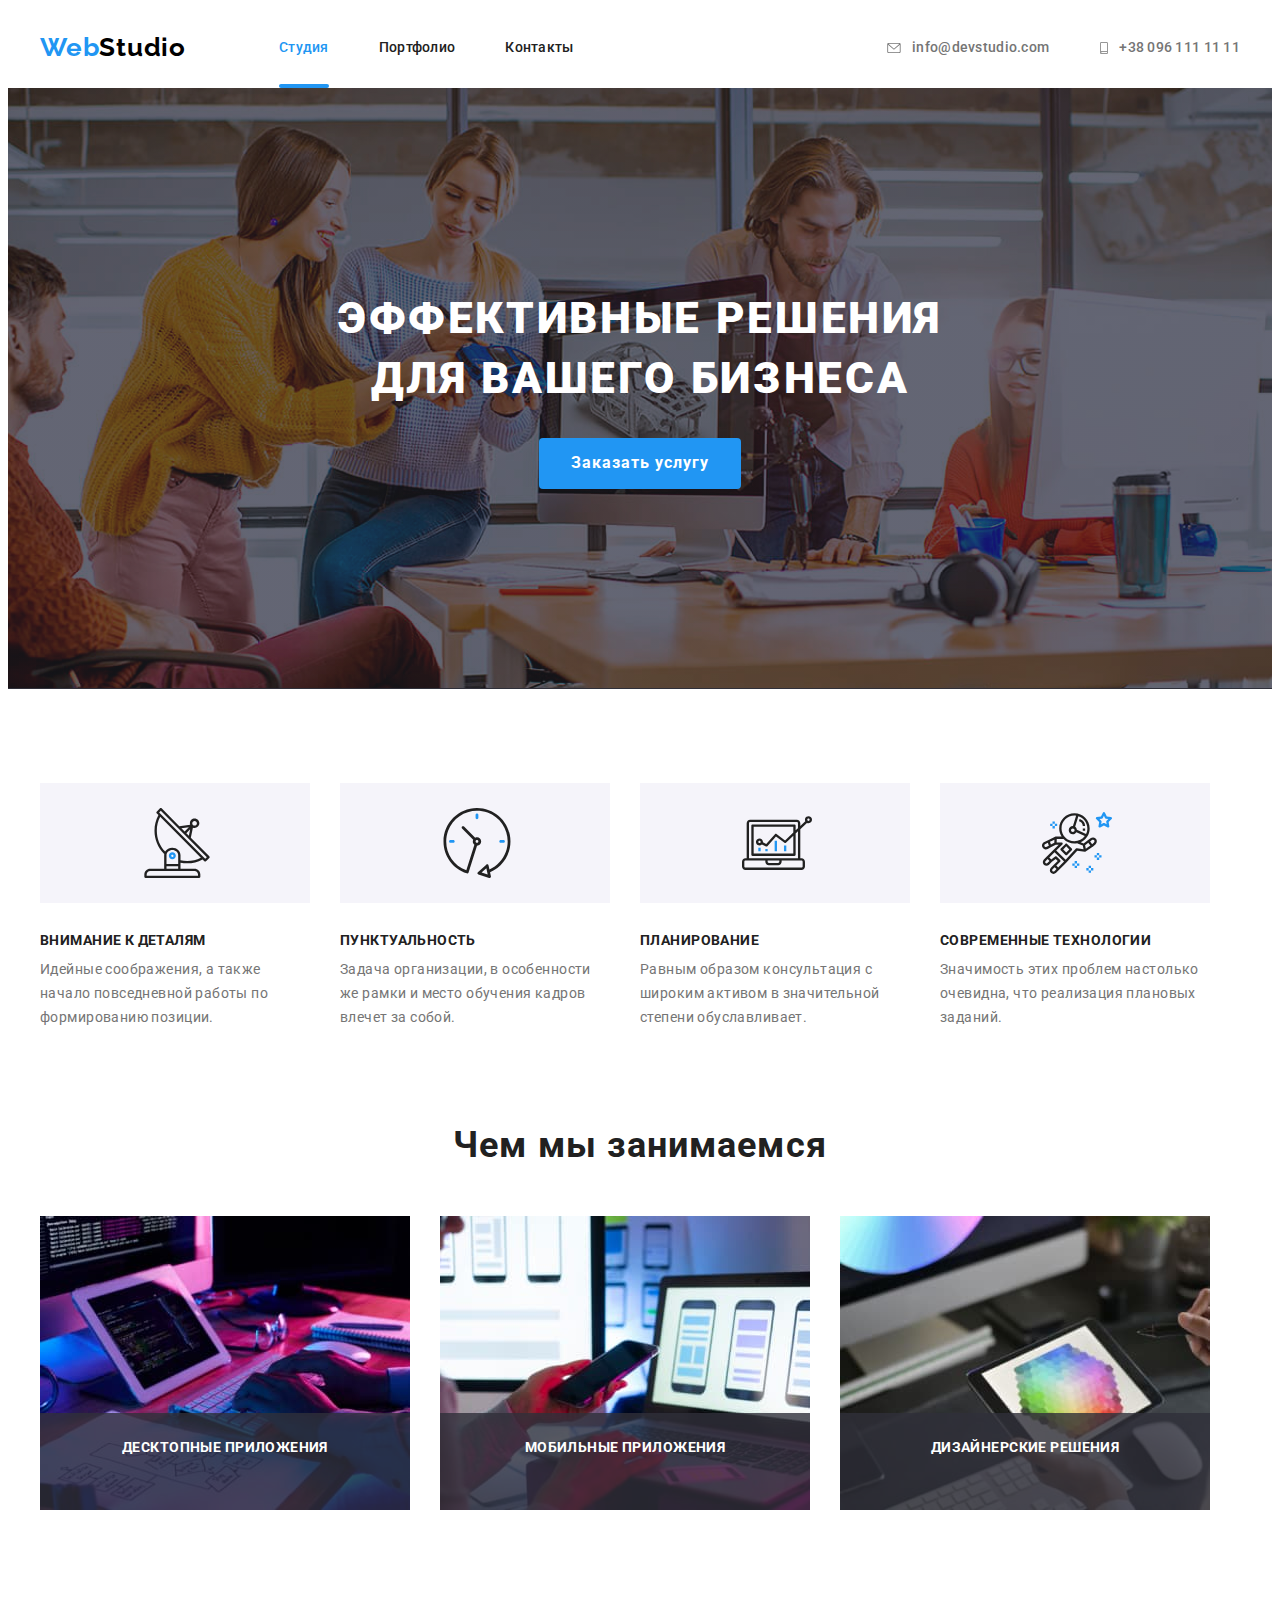
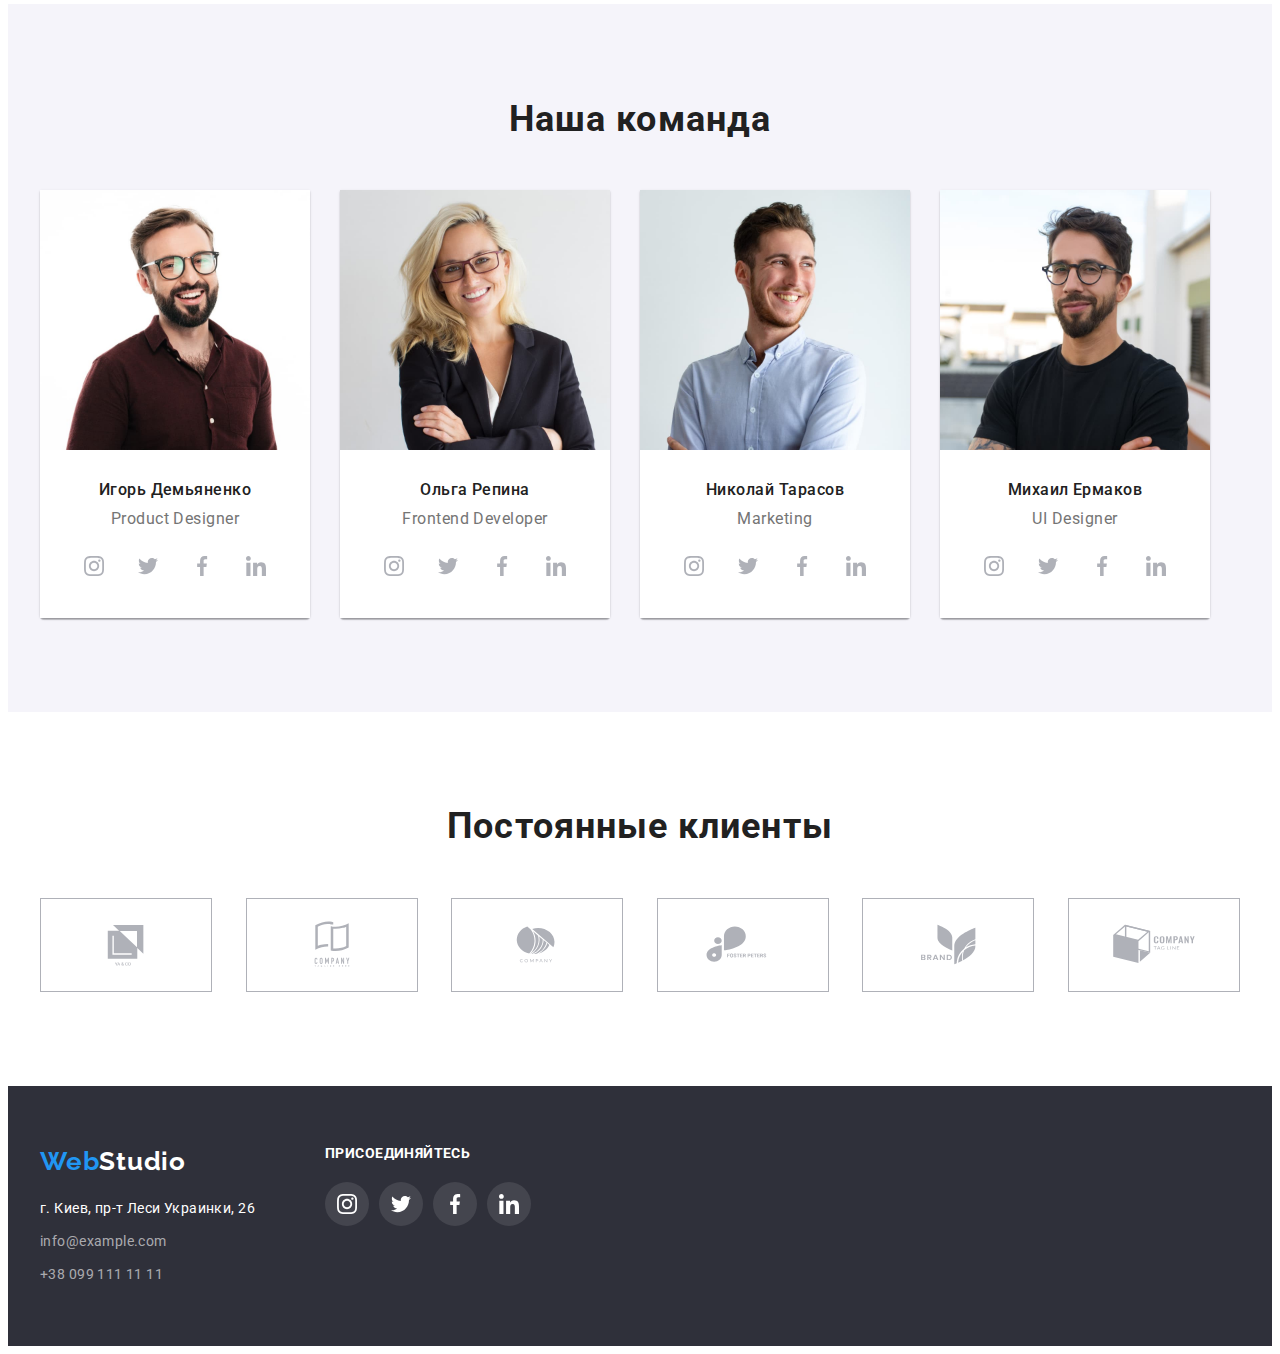
==== index.html @ e0837fb0 "add hw 6" ====
<!DOCTYPE html>
<html lang="ru">
  <head>
    <meta charset="UTF-8" />
    <meta http-equiv="X-UA-Compatible" content="IE=edge" />
    <meta name="viewport" content="width=he, initial-scale=1.0" />
    <title>Document</title>
    <link rel="preconnect" href="https://fonts.googleapis.com" />
    <link rel="preconnect" href="https://fonts.gstatic.com" crossorigin />
    <link
      href="https://fonts.googleapis.com/css2?family=Raleway:wght@700&family=Roboto:wght@400;500;700;900&display=swap"
      rel="stylesheet"
    />
    <link
      rel="stylesheet"
      href="https://cdnjs.cloudflare.com/ajax/libs/modern-normalize/1.1.0/modern-normalize.min.css"
      integrity="sha512-wpPYUAdjBVSE4KJnH1VR1HeZfpl1ub8YT/NKx4PuQ5NmX2tKuGu6U/JRp5y+Y8XG2tV+wKQpNHVUX03MfMFn9Q=="
      crossorigin="anonymous"
      referrerpolicy="no-referrer"
    />
    <link rel="stylesheet" href="./css/styles.css" />
  </head>

  <body>
    <header>
      <div class="container">
        <div class="page-head">
          <nav class="site-nav">
            <a class="logo" href=""><span class="web">Web</span>Studio</a>
            <ul class="nav-list">
              <li class="item"><a class="link current" href="">Студия</a></li>
              <li class="item">
                <a class="link" href="./portfolio.html"> Портфолио</a>
              </li>
              <li class="item"><a class="link" href="">Контакты</a></li>
            </ul>
          </nav>

          <ul class="contacts">
            <li class="item">
              <a class="link contacts-link" href="mailto:info@devstudio.com">
                <svg class="icon-envelope" width="16px" height="10px">
                  <use href="./images/symbol.svg#icon-envelope"></use>
                </svg>
                info@devstudio.com</a
              >
            </li>
            <li class="item">
              <a class="link contacts-link" href="tel:+380961111111">
                <svg class="icon-smartphone">
                  <use href="./images/symbol.svg#icon-smartphone"></use>
                </svg>
                +38 096 111 11 11</a
              >
            </li>
          </ul>
        </div>
      </div>
    </header>
    <!--Герой-->
    <main>
      <section class="hero">
        <div class="container">
          <h1>Эффективные решения для вашего бизнеса</h1>
          <button data-modal-open class="button" type="button">
            Заказать услугу
          </button>
        </div>
      </section>
      <!--Особенности-->
      <section class="section">
        <div class="container">
          <h2 class="uniq studio">Особенности</h2>
          <ul class="uniq-list">
            <li class="item">
              <div class="uniq-bg">
                <svg class="icon-uniq">
                  <use href="./images/symbol.svg#icon-antena"></use>
                </svg>
              </div>
              <h3 class="uniqenes">Внимание к деталям</h3>
              <p class="uniqenes-line">
                Идейные соображения, а также начало повседневной работы по
                формированию позиции.
              </p>
            </li>
            <li class="item">
              <div class="uniq-bg">
                <svg class="icon-uniq">
                  <use href="./images/symbol.svg#icon-clock"></use>
                </svg>
              </div>
              <h3 class="uniqenes">Пунктуальность</h3>
              <p class="uniqenes-line">
                Задача организации, в особенности же рамки и место обучения
                кадров влечет за собой.
              </p>
            </li>
            <li class="item">
              <div class="uniq-bg">
                <svg class="icon-uniq">
                  <use href="./images/symbol.svg#icon-diagram"></use>
                </svg>
              </div>
              <h3 class="uniqenes">Планирование</h3>
              <p class="uniqenes-line">
                Равным образом консультация с широким активом в значительной
                степени обуславливает.
              </p>
            </li>
            <li class="item">
              <div class="uniq-bg">
                <svg class="icon-uniq">
                  <use href="./images/symbol.svg#icon-astronaut"></use>
                </svg>
              </div>
              <h3 class="uniqenes">Современные технологии</h3>
              <p class="uniqenes-line">
                Значимость этих проблем настолько очевидна, что реализация
                плановых заданий.
              </p>
            </li>
          </ul>
        </div>
      </section>

      <!-- Чем занимаемся -->
      <section class="we-do">
        <div class="container">
          <h2>Чем мы занимаемся</h2>
          <ul class="do-list">
            <li class="item">
              <div class="do-list-overlay">
                <img src="./images/box-one.jpg" alt="анализуем" width="370" />
                <div class="overlay-one">
                  <p class="we-do-text">Десктопные приложения</p>
                </div>
              </div>
            </li>
            <li class="item">
              <div class="do-list-overlay">
                <img src="./images/box-two.jpg" alt="делаем" width="370" />
                <div class="overlay-one">
                  <p class="we-do-text">Мобильные приложения</p>
                </div>
              </div>
            </li>
            <li class="item">
              <div class="do-list-overlay">
                <img src="./images/box-three.jpg" alt="выбираем" width="370" />
                <div class="overlay-one">
                  <p class="we-do-text">Дизайнерские решения</p>
                </div>
              </div>
            </li>
          </ul>
        </div>
      </section>
      <!--команда  -->
      <section class="team section">
        <div class="container">
          <h2 class="our-team">Наша команда</h2>
          <ul class="team-list">
            <li class="team-item">
              <img src="./images/ihor.jpg" alt="Игорь Демьяненко" width="270" />
              <div class="team-card">
                <h3 class="names">Игорь Демьяненко</h3>
                <p class="prof">Product Designer</p>
                <div class="social-media">
                  <a class="social-link" href="">
                    <svg class="icon-social">
                      <use href="./images/symbol.svg#icon-instagram"></use>
                    </svg>
                  </a>
                  <a href="" class="social-link">
                    <svg class="icon-social">
                      <use href="./images/symbol.svg#icon-twitter"></use>
                    </svg>
                  </a>
                  <a href="" class="social-link">
                    <svg class="icon-social">
                      <use href="./images/symbol.svg#icon-facebook"></use>
                    </svg>
                  </a>
                  <a href="" class="social-link">
                    <svg class="icon-social">
                      <use href="./images/symbol.svg#icon-linkedin"></use>
                    </svg>
                  </a>
                </div>
              </div>
            </li>
            <li class="team-item">
              <img src="./images/olga.jpg" alt="Ольга Репина" width="270" />
              <div class="team-card">
                <h3 class="names">Ольга Репина</h3>
                <p class="prof">Frontend Developer</p>
                <div class="social-media">
                  <a class="social-link" href="">
                    <svg class="icon-social">
                      <use href="./images/symbol.svg#icon-instagram"></use>
                    </svg>
                  </a>
                  <a href="" class="social-link">
                    <svg class="icon-social">
                      <use href="./images/symbol.svg#icon-twitter"></use>
                    </svg>
                  </a>
                  <a href="" class="social-link">
                    <svg class="icon-social">
                      <use href="./images/symbol.svg#icon-facebook"></use>
                    </svg>
                  </a>
                  <a href="" class="social-link">
                    <svg class="icon-social">
                      <use href="./images/symbol.svg#icon-linkedin"></use>
                    </svg>
                  </a>
                </div>
              </div>
            </li>
            <li class="team-item">
              <img
                src="./images/nikolay.jpg"
                alt="Николай Тарасов"
                width="270"
              />
              <div class="team-card">
                <h3 class="names">Николай Тарасов</h3>
                <p class="prof">Marketing</p>
                <div class="social-media">
                  <a class="social-link" href="">
                    <svg class="icon-social">
                      <use href="./images/symbol.svg#icon-instagram"></use>
                    </svg>
                  </a>
                  <a href="" class="social-link">
                    <svg class="icon-social">
                      <use href="./images/symbol.svg#icon-twitter"></use>
                    </svg>
                  </a>
                  <a href="" class="social-link">
                    <svg class="icon-social">
                      <use href="./images/symbol.svg#icon-facebook"></use>
                    </svg>
                  </a>
                  <a href="" class="social-link">
                    <svg class="icon-social">
                      <use href="./images/symbol.svg#icon-linkedin"></use>
                    </svg>
                  </a>
                </div>
              </div>
            </li>
            <li class="team-item">
              <img
                src="./images/michael.jpg"
                alt="Михаил Ермаков"
                width="270"
              />
              <div class="team-card">
                <h3 class="names">Михаил Ермаков</h3>
                <p class="prof">UI Designer</p>
                <div class="social-media">
                  <a class="social-link" href="">
                    <svg class="icon-social">
                      <use href="./images/symbol.svg#icon-instagram"></use>
                    </svg>
                  </a>
                  <a href="" class="social-link">
                    <svg class="icon-social">
                      <use href="./images/symbol.svg#icon-twitter"></use>
                    </svg>
                  </a>
                  <a href="" class="social-link">
                    <svg class="icon-social">
                      <use href="./images/symbol.svg#icon-facebook"></use>
                    </svg>
                  </a>
                  <a href="" class="social-link">
                    <svg class="icon-social">
                      <use href="./images/symbol.svg#icon-linkedin"></use>
                    </svg>
                  </a>
                </div>
              </div>
            </li>
          </ul>
        </div>
      </section>
      <section class="section">
        <div class="container">
          <h2 class="clients-title">Постоянные клиенты</h2>
          <ul class="clients-list">
            <li>
              <a href="" class="clients-link">
                <svg class="icon-clients">
                  <use href="./images/symbol.svg#icon-client-one"></use>
                </svg>
              </a>
            </li>
            <li>
              <a href="" class="clients-link">
                <svg class="icon-clients">
                  <use href="./images/symbol.svg#icon-client-two"></use>
                </svg>
              </a>
            </li>
            <li>
              <a href="" class="clients-link">
                <svg class="icon-clients">
                  <use href="./images/symbol.svg#icon-client-three"></use>
                </svg>
              </a>
            </li>
            <li>
              <a href="" class="clients-link">
                <svg class="icon-clients">
                  <use href="./images/symbol.svg#icon-client-four"></use>
                </svg>
              </a>
            </li>
            <li>
              <a href="" class="clients-link">
                <svg class="icon-clients">
                  <use href="./images/symbol.svg#icon-client-five"></use>
                </svg>
              </a>
            </li>
            <li>
              <a href="" class="clients-link">
                <svg class="icon-clients">
                  <use href="./images/symbol.svg#icon-client-six"></use>
                </svg>
              </a>
            </li>
          </ul>
        </div>
      </section>
    </main>

    <!-- Футер -->

    <footer class="site-footer">
      <div class="container footer">
        <div class="logo-adress">
          <a class="logo footer" href=""
            ><span class="web">Web</span><span class="studio">Studio</span>
          </a>
          <address>
            <ul class="addres-nav">
              <li class="item">
                <a
                  class="link"
                  href="https://www.google.com/maps/place/бульвар+Лесі+Українки,+26,+Київ,+02000/@50.4265807,30.5361971,17z/data=!4m13!1m7!3m6!1s0x40d4cf0e033ecbe9:0x57a4dffefec77da0!2z0LHRg9C70YzQstCw0YAg0JvQtdGB0ZYg0KPQutGA0LDRl9C90LrQuCwgMjYsINCa0LjRl9CyLCAwMjAwMA!3b1!8m2!3d50.4265807!4d30.5383858!3m4!1s0x40d4cf0e033ecbe9:0x57a4dffefec77da0!8m2!3d50.4265807!4d30.5383858"
                  ><span class="map"> г. Киев, пр-т Леси Украинки, 26</span></a
                >
              </li>
              <li class="item">
                <a class="link" href="mailto:info@example.com"
                  >info@example.com</a
                >
              </li>
              <li class="item">
                <a class="link" href="tel:+380991111111">+38 099 111 11 11</a>
              </li>
            </ul>
          </address>
        </div>
        <div class="social-box">
          <h2 class="footer-title">присоединяйтесь</h2>
          <ul class="icon-footer-list">
            <li class="social-footer-list">
              <a href="" class="social-link-footer">
                <svg class="icon-social-footer">
                  <use href="./images/symbol.svg#icon-instagram"></use>
                </svg>
              </a>
            </li>
            <li class="social-footer-list">
              <a href="" class="social-link-footer">
                <svg class="icon-social-footer">
                  <use href="./images/symbol.svg#icon-twitter"></use>
                </svg>
              </a>
            </li>
            <li class="social-footer-list">
              <a href="" class="social-link-footer">
                <svg class="icon-social-footer">
                  <use href="./images/symbol.svg#icon-facebook"></use>
                </svg>
              </a>
            </li>
            <li class="social-footer-list">
              <a href="" class="social-link-footer">
                <svg class="icon-social-footer">
                  <use href="./images/symbol.svg#icon-linkedin"></use>
                </svg>
              </a>
            </li>
          </ul>
        </div>
      </div>
    </footer>

    <div class="backdrop is-hidden" data-modal>
      <div class="modal">
        <button class="modal-btn" type="button" data-modal-close>
          <svg width="18" height="18" fill="none">
            <path
              d="M15 4.10786 13.8921 3 9.5 7.39214 5.10786 3 4 4.10786 8.39214 8.5 4 12.8921 5.10786 14 9.5 9.60786 13.8921 14 15 12.8921 10.6079 8.5 15 4.10786Z"
              fill="#000"
            />
          </svg>
        </button>
      </div>
    </div>

    <script src="./js/modal.js"></script>
  </body>
</html>
---- css/styles.css ----
/* main colors 

background: #FFFFFF;- основний колір фону
background: #F5F4FA; - додатковий колір фону
background: #2F303A; - accent колір фону
color: #212121; - key color of text
background: #2196F3; - hover color
background: #FFFFFF; - third-class text color
background:  #757575; - secondary text color
*/

:root {
  --primary-text-color: #212121;
  --secondary-text-color: #757575;
  --primary-bgc-color: #ffffff;
  --accent-color: #2196f3;
  --accent-bg-color: #2f303a;
  --third-class-text-color: #ffffff;
  --secondary-bgc: #f5f4fa;
  --social-link-color: #afb1b8;
}

body {
  background-color: var(--primary-bgc-color);
  color: #212121;

  font-family: "Roboto", sans-serif;
  font-style: normal;
}

.container {
  margin-left: auto;
  margin-right: auto;
  width: 1200px;
  padding-left: 15px;
  padding-right: 15px;
}

/* HEADER */

.portfolio-header {
  border-bottom: 1px solid #ececec;
}

.page-head,
.site-nav {
  display: flex;
  align-items: center;
}

.logo {
  color: #000000;

  font-family: "Raleway";
  font-weight: 700;
  font-size: 26px;
  line-height: 1.2;
  letter-spacing: 0.03em;

  text-decoration: none;
}

.web {
  color: var(--accent-color);
}

.studio {
  color: var(--third-class-text-color);
}

ul {
  list-style: none;
  margin-top: 0;
  margin-bottom: 0;
  padding: 0;
}
.nav-list {
  display: flex;
  margin-left: 93px;
}

.nav-list,
.contacts {
  font-weight: 500;
  font-size: 14px;
  line-height: 1.14;
  letter-spacing: 0.02em;
}

.nav-list .link {
  display: block;
  padding-top: 32px;
  padding-bottom: 32px;
  color: var(--primary-text-color);
  text-decoration: none;
}

.nav-list .item:not(:last-child) {
  margin-right: 50px;
}

.nav-list .link.current {
  position: relative;
  color: var(--accent-color);
}

.nav-list .link.current::after {
  position: absolute;
  bottom: 0;
  left: 0;
  width: 100%;
  height: 4px;

  display: block;
  content: "";
  background-color: var(--accent-color);
  border-radius: 2px;
}

.contacts {
  display: flex;
  margin-left: auto;
  align-items: center;
}

.contacts .item + .item {
  margin-left: 50px;
}

.contacts-link {
  display: flex;
  align-items: center;

  padding-top: 32px;
  padding-bottom: 32px;

  color: var(--secondary-text-color);
  text-decoration: none;

  transition: color 250ms cubic-bezier(0.4, 0, 0.2, 1);
}

.link {
  transition: color 250ms cubic-bezier(0.4, 0, 0.2, 1);
}

.link:hover,
.link:focus {
  color: var(--accent-color);
}

.icon-envelope {
  width: 100%;
  height: 100%;
  margin-right: 10px;
  fill: currentColor;
}

.icon-smartphone {
  width: 10px;
  height: 12px;
  padding: 0;
  margin-right: 10px;
  fill: currentColor;
}

.contacts-link:hover .icon-envelope,
.contacts-link:focus .icon-envelope {
  color: currentColor;
}
/* HERO SECTION */

.hero {
  background-image: linear-gradient(
      to right,
      rgba(47, 48, 58, 0.4),
      rgba(47, 48, 58, 0.4)
    ),
    url(../images/bgimage.png);
  background-color: var(--accent-bg-color);

  background-repeat: no-repeat;
  background-size: 1600px;
  background-position: 50% 50%;

  padding: 200px 0px;
  text-align: center;
}

.button {
  display: inline-block;
  background-color: var(--accent-color);
  color: var(--third-class-text-color);

  font-family: inherit;
  font-weight: 700;
  font-size: 16px;
  line-height: 1.9;

  text-align: center;
  letter-spacing: 0.06em;

  border-radius: 4px;
  min-width: 200px;
  padding: 10px 32px;

  cursor: pointer;
  border: transparent;

  transition: background-color 250ms cubic-bezier(0.4, 0, 0.2, 1);
}

.button:hover,
.button:focus {
  background-color: #188ce8;
}

h1 {
  color: var(--third-class-text-color);

  width: 696px;
  font-weight: 900;
  font-size: 44px;
  line-height: 1.37;

  letter-spacing: 0.06em;
  text-transform: uppercase;

  margin-top: 0;
  margin-bottom: 30px;
  margin-left: auto;
  margin-right: auto;
}

/* uniq-section */

.uniq-list {
  display: flex;
}

.uniq-bg {
  width: 270px;
  height: 120px;
  background-color: var(--secondary-bgc);
  margin-bottom: 30px;
}

h3.uniqenes {
  margin-top: 0;
  margin-bottom: 10px;
}

p.uniqenes-line {
  margin-top: 0;
  margin-bottom: 0;
}

.uniqenes {
  font-weight: 700;
  font-size: 14px;
  line-height: 1.1;
  letter-spacing: 0.03em;
  text-transform: uppercase;
}

.uniqenes-line {
  color: var(--secondary-text-color);

  font-size: 14px;
  line-height: 1.7;
  letter-spacing: 0.03em;
}

h2 {
  font-weight: 700;
  font-size: 36px;
  line-height: 42px;
  text-align: center;
  letter-spacing: 0.03em;

  margin-top: 0;
  margin-bottom: 50px;
}

.icon-uniq {
  width: 70px;
  height: 70px;
  margin: 25px 102.34px;
}

.uniq {
  position: absolute;
  width: 1px;
  height: 1px;
  margin: -1px;
  border: 0;
  padding: 0;
  white-space: nowrap;
  clip-path: inset(100%);
  clip: rect(0 0 0 0);
  overflow: hidden;
}

.section {
  padding-top: 94px;
  padding-bottom: 94px;
}

.uniq-list .item {
  width: 270px;
}

.uniq-list .item:not(:last-child) {
  margin-right: 30px;
}

/* WHAT WE DO SECTION */

.we-do {
  padding-bottom: 94px;
}

.do-list {
  display: flex;
}

.do-list .item:not(:last-child) {
  margin-right: 30px;
}

.do-list-overlay {
  position: relative;
  height: 294px;
}

.overlay-one {
  position: absolute;
  bottom: 0;
  left: 0;

  width: 100%;
  min-height: 70px;

  background-color: rgba(47, 48, 58, 0.8);
  padding-top: 27px;
}

.we-do-text {
  font-weight: 700;
  font-size: 14px;
  line-height: 1.14;
  text-align: center;
  letter-spacing: 0.03em;
  text-transform: uppercase;

  margin: 0;
  color: var(--third-class-text-color);
}

/* TEAM */

.team {
  background-color: var(--secondary-bgc);
}

.team-list {
  display: flex;
  text-align: center;
}

.team-item:not(:last-child) {
  margin-right: 30px;
}

.names {
  font-weight: 500;
  font-size: 16px;
  line-height: 1.2;
  letter-spacing: 0.03em;

  margin-top: 0;
  margin-bottom: 10px;
}

.prof {
  color: var(--secondary-text-color);

  font-size: 16px;
  line-height: 1.2;
  letter-spacing: 0.03em;

  margin-top: 0;
  margin-bottom: 0;
}

.team-card {
  background-color: var(--primary-bgc-color);
  width: 270px;
  padding-top: 30px;
  padding-bottom: 30px;
}

.team-item {
  box-shadow: 0px 1px 3px rgba(0, 0, 0, 0.12), 0px 1px 1px rgba(0, 0, 0, 0.14),
    0px 2px 1px rgba(0, 0, 0, 0.2);
  border-radius: 0px 0px 4px 4px;
}

.team-item img {
  display: block;
  max-width: 100%;
  height: auto;
}

.social-media {
  display: flex;
  justify-content: center;
  align-items: center;
}

.social-link {
  color: var(--social-link-color);
  margin-top: 16px;
  width: 44px;
  height: 44px;
  border-radius: 50%;

  transition: color 250ms cubic-bezier(0.4, 0, 0.2, 1),
    background-color 250ms cubic-bezier(0.4, 0, 0.2, 1);
}

.social-link + .social-link {
  margin-left: 10px;
}

.social-link:hover,
.social-link:focus {
  color: var(--third-class-text-color);
  background-color: var(--accent-color);
}

.icon-social {
  width: 20px;
  height: 20px;
  fill: currentColor;
  margin: 12px;
}

.social-link:hover .icon-social,
.social-link:focus .icon-social {
  fill: currentColor;
}

.clients-title {
  font-weight: 700;
  font-size: 36px;
  line-height: 1.16;
  text-align: center;
  letter-spacing: 0.03em;
  margin-bottom: 50px;
}

ul.clients-list {
  display: flex;
  list-style: none;
  justify-content: space-between;
}

.clients-link {
  color: var(--social-link-color);
  display: flex;
  border: 1px solid var(--social-link-color);
  width: 170px;
  height: 92px;

  transition: color 250ms cubic-bezier(0.4, 0, 0.2, 1),
    border 250ms cubic-bezier(0.4, 0, 0.2, 1);
}

.icon-clients {
  width: 170px;
  height: 92px;
  fill: currentColor;

  transition: color 250ms cubic-bezier(0.4, 0, 0.2, 1);
}

.clients-link:hover,
.clients-link:focus {
  border: 1px solid var(--accent-color);
}

.clients-link:hover .icon-clients,
.clients-link:focus .icon-clients {
  color: var(--accent-color);
}
/* PORTFOLIO */

ul {
  list-style: none;
}

.progects-link {
  text-decoration: none;
  color: inherit;
}

.our-progects {
  padding-top: 94px;
  padding-bottom: 94px;
}

h1.progect-title {
  position: absolute;
  width: 1px;
  height: 1px;
  margin: -1px;
  border: 0;
  padding: 0;
  white-space: nowrap;
  clip-path: inset(100%);
  clip: rect(0 0 0 0);
  overflow: hidden;
}

.portfolio-buttons {
  display: flex;
  justify-content: center;
  margin-bottom: 50px;
}

.portfolio-buttons .item:not(:last-child) {
  margin-right: 8px;
}

.btn {
  background-color: var(--secondary-bgc);
  color: var(--primary-text-color);

  font-family: inherit;
  font-weight: 500;
  font-size: 16px;
  line-height: 1.6;
  text-align: center;
  letter-spacing: 0.03em;

  border-radius: 4px;
  border: transparent;

  padding: 6px 22px;

  cursor: pointer;

  transition: color 250ms cubic-bezier(0.4, 0, 0.2, 1),
    background-color 250ms cubic-bezier(0.4, 0, 0.2, 1),
    box-shadow 250ms cubic-bezier(0.4, 0, 0.2, 1);
}

.btn:hover,
.btn:focus {
  background-color: var(--accent-color);
  color: var(--third-class-text-color);
  box-shadow: 0px 3px 1px rgba(0, 0, 0, 0.1), 0px 1px 2px rgba(0, 0, 0, 0.08),
    0px 2px 2px rgba(0, 0, 0, 0.12);
}

.progects {
  margin: 0;
  padding: 0;

  display: flex;
  flex-wrap: wrap;

  margin-left: -30px;
  margin-bottom: -30px;
}

.progects > .item {
  flex-basis: calc(100% / 3 - 30px);

  margin-left: 30px;
  margin-bottom: 30px;

  transition: box-shadow 250ms cubic-bezier(0.4, 0, 0.2, 1);
}

.progects > .item:hover,
.progects > .item:focus {
  box-shadow: 0px 1px 1px rgba(0, 0, 0, 0.12), 0px 4px 4px rgba(0, 0, 0, 0.06),
    1px 4px 6px rgba(0, 0, 0, 0.16);
}

.progects > .item:hover .project-thumb::before,
.progects > .item:focus .project-thumb::before {
  transform: translateX(0);
}

.progect {
  font-weight: 700;
  font-size: 18px;
  line-height: 2;
  letter-spacing: 0.06em;

  margin: 0px 0px;
  width: 370px;
}

.progect-name {
  color: var(--secondary-text-color);

  font-size: 16px;
  line-height: 1.9;
  letter-spacing: 0.03em;

  margin: 0px 0px;
  width: 370px;
}

.group-item {
  background-color: var(--primary-bgc-color);
  padding: 20px 24px;
  width: 370px;
  height: 110px;
  border: 1px solid #eeeeee;
  margin-right: 0;
}
.progects img {
  display: block;
  height: auto;
}
h2.progect {
  display: inline-block;
  max-width: 322px;
  text-align: left;
  color: var(--primary-text-color);
}

p.progect-name {
  display: inline-block;
  max-width: 322px;
}

.project-thumb {
  position: relative;
  overflow: hidden;
}

.project-thumb::before {
  position: absolute;
  content: "";
  display: inline-block;
  background-color: rgba(33, 150, 243, 0.9);

  top: 0;
  left: 0;
  width: 100%;
  height: 100%;
  opacity: 1;

  transition: opacity 250ms cubic-bezier(0.4, 0, 0.2, 1);

  transform: translateY(100%);
  transition: transform 250ms cubic-bezier(0.4, 0, 0.2, 1);
}

.project-description {
  position: absolute;
  top: 0;
  left: 0;

  padding: 63px 24px;

  opacity: 0;

  transition: opacity 250ms cubic-bezier(0.4, 0, 0.2, 1);
}

.project-description p {
  margin: 0;

  font-size: 18px;
  line-height: 1.55;
  letter-spacing: 0.03em;

  color: var(--third-class-text-color);
}

.progects > .item:hover .project-thumb::before,
.progects > .item:hover .project-description {
  opacity: 1;
}

.progects > .item:focus .project-thumb::before,
.progects > .item:focus .project-description {
  opacity: 1;
}

/*  Footer */

.site-footer {
  background-color: var(--accent-bg-color);
  padding-top: 60px;
  padding-bottom: 60px;
}

.logo.footer {
  display: block;
  margin-bottom: 20px;
}

.addres-nav .item + .item {
  margin-top: 9px;
}

.addres-nav .link {
  color: rgba(255, 255, 255, 0.6);

  font-style: normal;
  font-size: 14px;
  line-height: 1.7;
  letter-spacing: 0.03em;
  text-decoration: none;

  transition: color 250ms cubic-bezier(0.4, 0, 0.2, 1);
}

.addres-nav .link:hover,
.addres-nav .link:focus {
  color: var(--accent-color);
}

.map {
  color: var(--third-class-text-color);

  transition: color 250ms cubic-bezier(0.4, 0, 0.2, 1);
}
.map:hover,
.map:focus {
  color: var(--accent-color);
}

.footer {
  display: flex;
}

.logo-adress {
  margin-right: 70px;
}

.footer-title {
  font-weight: 700;
  font-size: 14px;
  line-height: 1.14;
  letter-spacing: 0.03em;
  text-transform: uppercase;
  color: var(--third-class-text-color);
  margin-bottom: 20px;
  text-align: left;
}

.icon-footer-list {
  display: flex;
}

.social-link-footer {
  display: inline-block;
  width: 44px;
  height: 44px;
  color: var(--third-class-text-color);
  background-color: rgba(255, 255, 255, 0.1);
  border-radius: 50%;

  transition: background-color 250ms cubic-bezier(0.4, 0, 0.2, 1);
}

.social-footer-list + .social-footer-list {
  margin-left: 10px;
}

.icon-social-footer {
  width: 20px;
  height: 20px;
  fill: currentColor;
  margin: 12px;
}

.social-link-footer:hover,
.social-link-footer:focus {
  background-color: var(--accent-color);
}

.backdrop {
  position: fixed;
  top: 0;
  left: 0;
  width: 100%;
  height: 100%;
  background-color: rgba(0, 0, 0, 0.2);

  transition: opacity 250ms linear;
}

.backdrop.is-hidden {
  opacity: 0;
  pointer-events: none;
  visibility: hidden;
}

.modal {
  position: absolute;
  top: 50%;
  left: 50%;
  transform: translate(-50%, -50%);

  min-height: 581px;
  width: 528px;
  background-color: var(--primary-bgc-color);
}

.modal-btn {
  position: absolute;

  top: 8px;
  right: 21px;
  padding: 0;

  display: inline-block;
  width: 30px;
  height: 30px;
  border-radius: 50%;
  cursor: pointer;

  background-color: var(--primary-bgc-color);
  border: 1px solid rgba(0, 0, 0, 0.1);
}

.modal-btn svg {
  position: absolute;
  top: 50%;
  left: 50%;
  transform: translate(-50%, -50%);
}
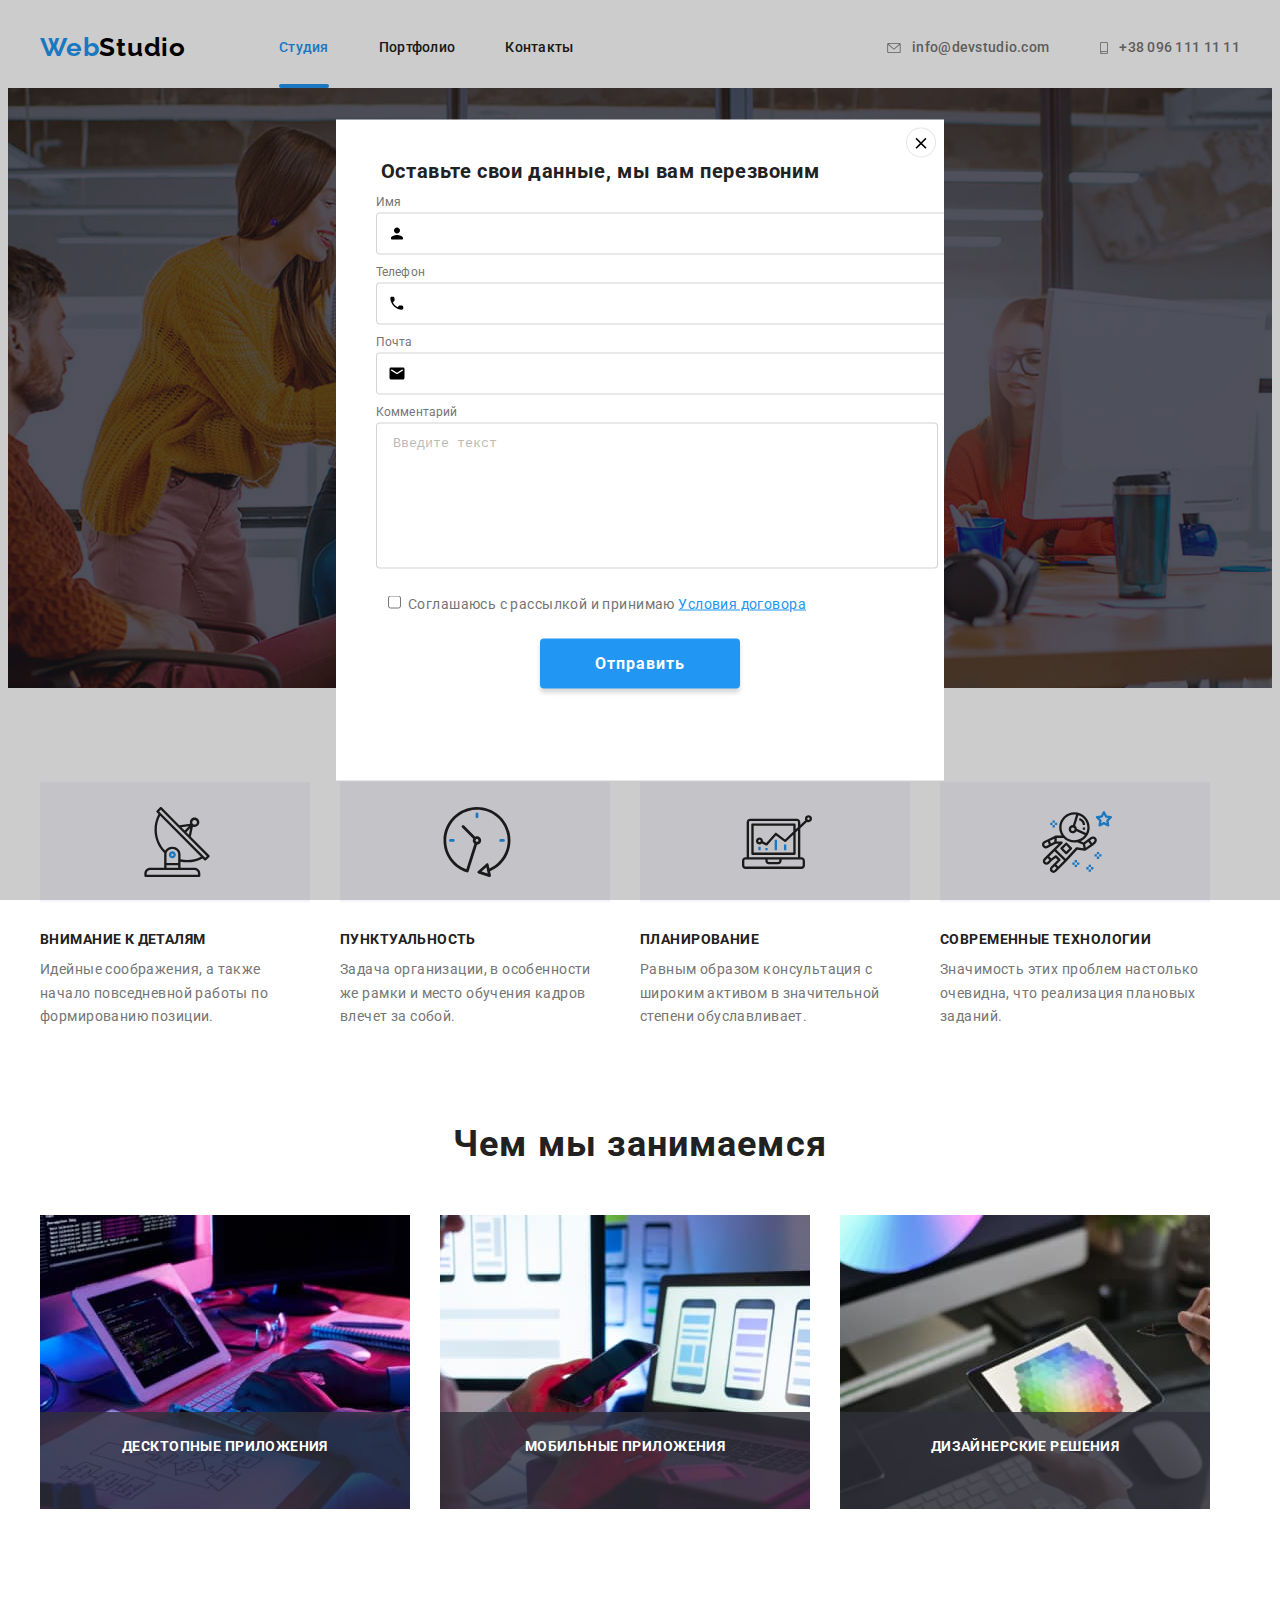
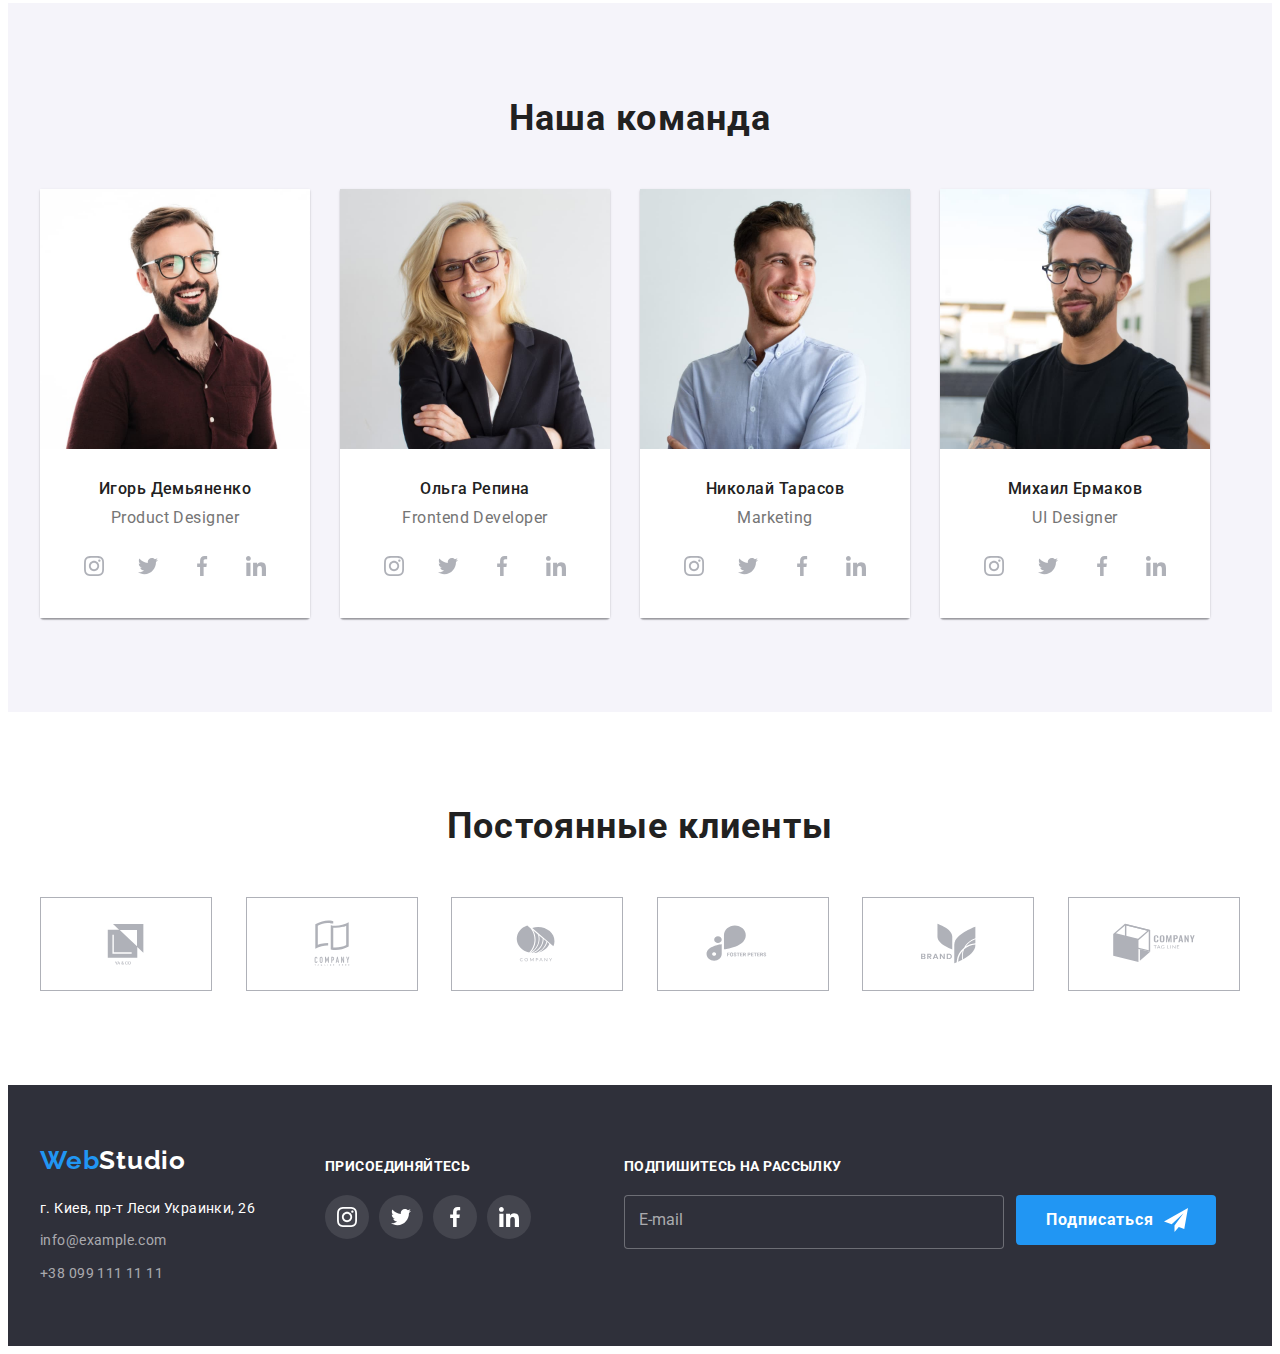
==== commit 8369929a: "add icons" ====
--- a/index.html
+++ b/index.html
@@ -368,7 +368,7 @@
           </address>
         </div>
         <div class="social-box">
-          <h2 class="footer-title">присоединяйтесь</h2>
+          <h3 class="footer-title">присоединяйтесь</h3>
           <ul class="icon-footer-list">
             <li class="social-footer-list">
               <a href="" class="social-link-footer">
@@ -400,19 +400,65 @@
             </li>
           </ul>
         </div>
+        <div class="subscribe">
+          <h3 class="footer-title">Подпишитесь на рассылку</h3>
+          <div class="subscribe-form">
+            <form class="email-form" action="">
+            <input class="email-input" type="email" name="email" id="email" autocomplete="off" >
+            <label class="email-label" for="email">E-mail</label>
+          </form>
+          <button type="button" class="subscribe-button button"> Подписаться
+          <svg class="subscribe-icon"><use href="./images/symbol.svg#send" ></use></svg>
+            </button>
+       
+          </div> </div>
       </div>
     </footer>
 
-    <div class="backdrop is-hidden" data-modal>
+    <div class="backdrop " data-modal>
       <div class="modal">
         <button class="modal-btn" type="button" data-modal-close>
-          <svg width="18" height="18" fill="none">
-            <path
-              d="M15 4.10786 13.8921 3 9.5 7.39214 5.10786 3 4 4.10786 8.39214 8.5 4 12.8921 5.10786 14 9.5 9.60786 13.8921 14 15 12.8921 10.6079 8.5 15 4.10786Z"
-              fill="#000"
-            />
-          </svg>
+        <svg class="close-button"> <use href="./images/symbol.svg#close"></use></svg>  
         </button>
+        <div class="modal-form">
+          <h2 class="form-title">Оставьте свои данные, мы вам перезвоним</h2>
+          <form action=""class="form-setion" autocomplete="off">
+            
+          <div class="form-field">
+            <label class="label-form-modal" for="name">
+            <svg class="modal-buttons">
+              <use href="./images/symbol.svg#icon-person"></use>
+            </svg>
+            Имя</label>
+          <input class="input-modal" type="text" name="name" id="name">
+          </div>
+
+         <div class="form-field">
+            <label class="label-form-modal" for="tel">
+            <svg class="modal-buttons">
+              <use href="./images/symbol.svg#icon-phone"></use>
+            </svg>
+            Телефон</label>
+          <input class="input-modal" type="tel" name="tel" id="tel">
+         </div>
+
+          <div class="form-field">
+            <label class="label-form-modal" for="email">
+            <svg class="modal-buttons">
+              <use href="./images/symbol.svg#icon-email"></use>
+            </svg>
+            Почта</label>
+          <input class="input-modal" type="email" name="email" id="email">
+          </div>
+
+          <label  class="label-form-modal" for="comment">Комментарий</label>
+          <textarea class="input-modal input-textarea"  name="comment" id="comment" placeholder="Введите текст"></textarea>
+
+          <input class="checkbox-modal" type="checkbox" name="policy" id="policy">
+          <label class="label-policy" for="policy">Соглашаюсь c рассылкой и принимаю  <a href=""> Условия договора</a></label>
+        </form>
+        <button class="button" type="submit">Отправить</button>
+        </div>
       </div>
     </div>
 
--- a/css/styles.css
+++ b/css/styles.css
@@ -195,7 +195,7 @@
   font-family: inherit;
   font-weight: 700;
   font-size: 16px;
-  line-height: 1.9;
+  line-height: 1.875;
 
   text-align: center;
   letter-spacing: 0.06em;
@@ -811,32 +811,187 @@
   top: 50%;
   left: 50%;
   transform: translate(-50%, -50%);
-
-  min-height: 581px;
-  width: 528px;
+  padding: 40px;
+
+  max-height: 581px;
+  height: 100%;
+  max-width: 528px;
+  width: 100%;
   background-color: var(--primary-bgc-color);
+
+  overflow-y: auto;
+  overflow-x: hidden;
 }
 
 .modal-btn {
   position: absolute;
 
   top: 8px;
-  right: 21px;
+  right: 8px;
   padding: 0;
 
-  display: inline-block;
+  display: flex;
+
   width: 30px;
   height: 30px;
   border-radius: 50%;
   cursor: pointer;
-
+  color: #000000;
   background-color: var(--primary-bgc-color);
   border: 1px solid rgba(0, 0, 0, 0.1);
 }
 
-.modal-btn svg {
-  position: absolute;
-  top: 50%;
-  left: 50%;
-  transform: translate(-50%, -50%);
-}
+.close-button {
+  position: absolute;
+  top: 0;
+  left: 0;
+  transform: translate(25%, 35%);
+  width: 18px;
+  height: 18px;
+  fill: currentColor;
+  align-self: center;
+}
+
+.subscribe {
+  margin-left: 93px;
+  width: 570px;
+}
+
+.email-form {
+  position: relative;
+}
+
+.email-label {
+  position: absolute;
+  top: 15px;
+  left: 15px;
+  color: rgba(255, 255, 255, 0.6);
+  font-size: 16px;
+  line-height: 1.25;
+}
+
+.email-input {
+  width: 358px;
+  height: 50px;
+  padding-right: 10px;
+  padding-left: 10px;
+  border: 1px solid rgba(255, 255, 255, 0.3);
+  border-radius: 4px;
+  background-color: var(--accent-bg-color);
+  color: rgba(255, 255, 255, 0.6);
+}
+
+.email-input:focus + .email-label {
+  visibility: hidden;
+}
+
+.subscribe-form {
+  display: flex;
+  flex-direction: row;
+  height: 50px;
+  width: 358px;
+}
+
+.subscribe-button {
+  position: relative;
+  margin-left: 12px;
+  text-align: center;
+  padding-left: 0;
+}
+
+.subscribe-icon {
+  position: absolute;
+  top: 13px;
+  right: 28px;
+  height: 24px;
+  width: 24px;
+}
+
+.input-modal:focus {
+  border: 1px solid var(--accent-color);
+}
+
+.form-title {
+  font-weight: 700;
+  font-size: 20px;
+  line-height: 1.15;
+  text-align: center;
+  letter-spacing: 0.03em;
+
+  color: var(--primary-text-color);
+
+  width: 448px;
+  margin-bottom: 12px;
+}
+
+.label-form-modal {
+  display: block;
+  font-size: 12px;
+  line-height: 1.17;
+
+  letter-spacing: 0.01em;
+
+  color: var(--secondary-text-color);
+  margin-bottom: 4px;
+}
+
+.input-modal {
+  border: 1px solid rgba(33, 33, 33, 0.2);
+  border-radius: 4px;
+  width: 100%;
+  height: 40px;
+  margin-bottom: 10px;
+  background-color: var(--primary-bgc-color);
+  color: var(--primary-text-color);
+  padding: 0 10px 0 42px;
+}
+
+.input-textarea {
+  height: 120px;
+  resize: none;
+  padding: 12px 16px;
+  margin-bottom: 20px;
+}
+
+.input-textarea::placeholder {
+  color: rgba(117, 117, 117, 0.5);
+}
+
+.label-policy {
+  font-size: 14px;
+  line-height: 1.7;
+  letter-spacing: 0.03em;
+  margin-bottom: 30px;
+  color: var(--secondary-text-color);
+}
+
+.checkbox-modal {
+  margin-bottom: 30px;
+  margin-left: 12px;
+}
+
+.label-policy a {
+  color: var(--accent-color);
+  font-family: inherit;
+}
+
+.modal-form button {
+  display: block;
+  margin: 0 auto;
+  box-shadow: 0px 4px 4px rgba(0, 0, 0, 0.15);
+  text-align: center;
+}
+
+.form-field {
+  position: relative;
+}
+
+.modal-buttons {
+  position: absolute;
+  top: 30px;
+  left: 12px;
+  display: inline-block;
+  width: 18px;
+  height: 18px;
+  fill: #000000;
+}
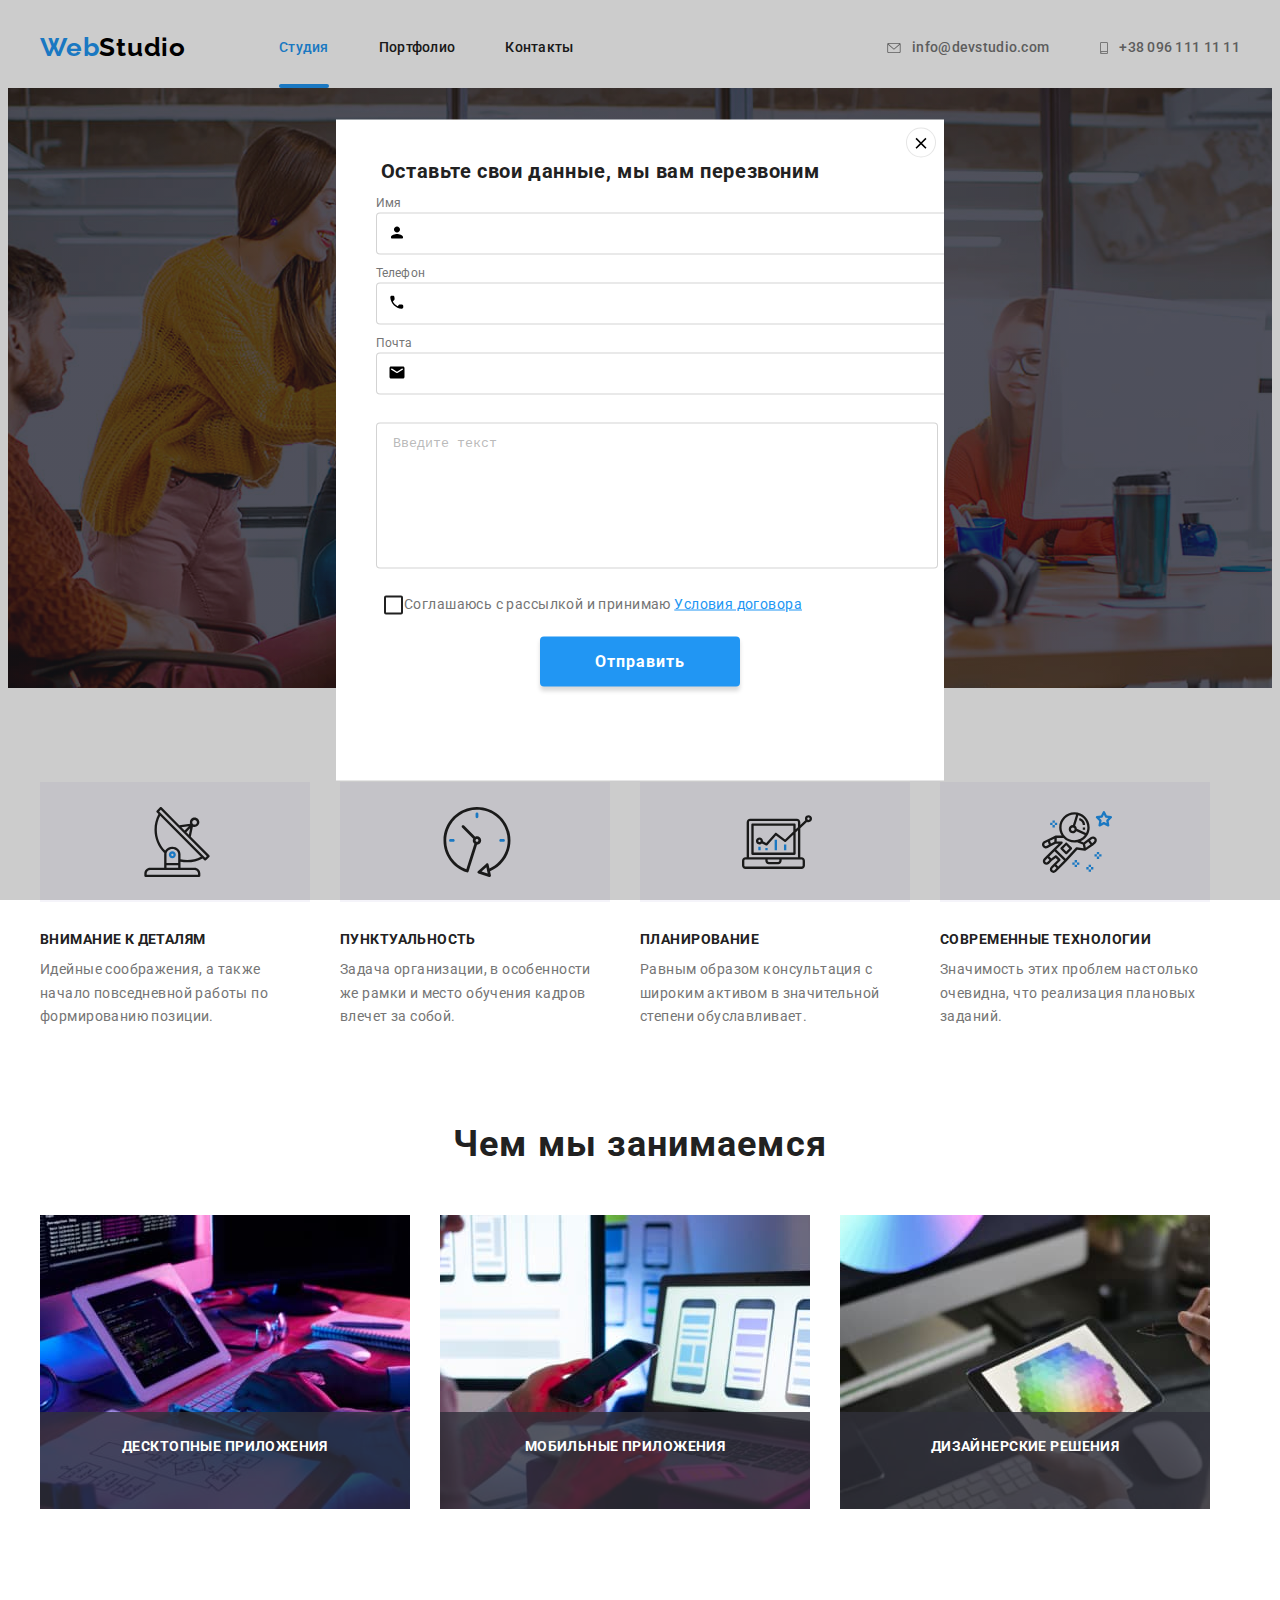
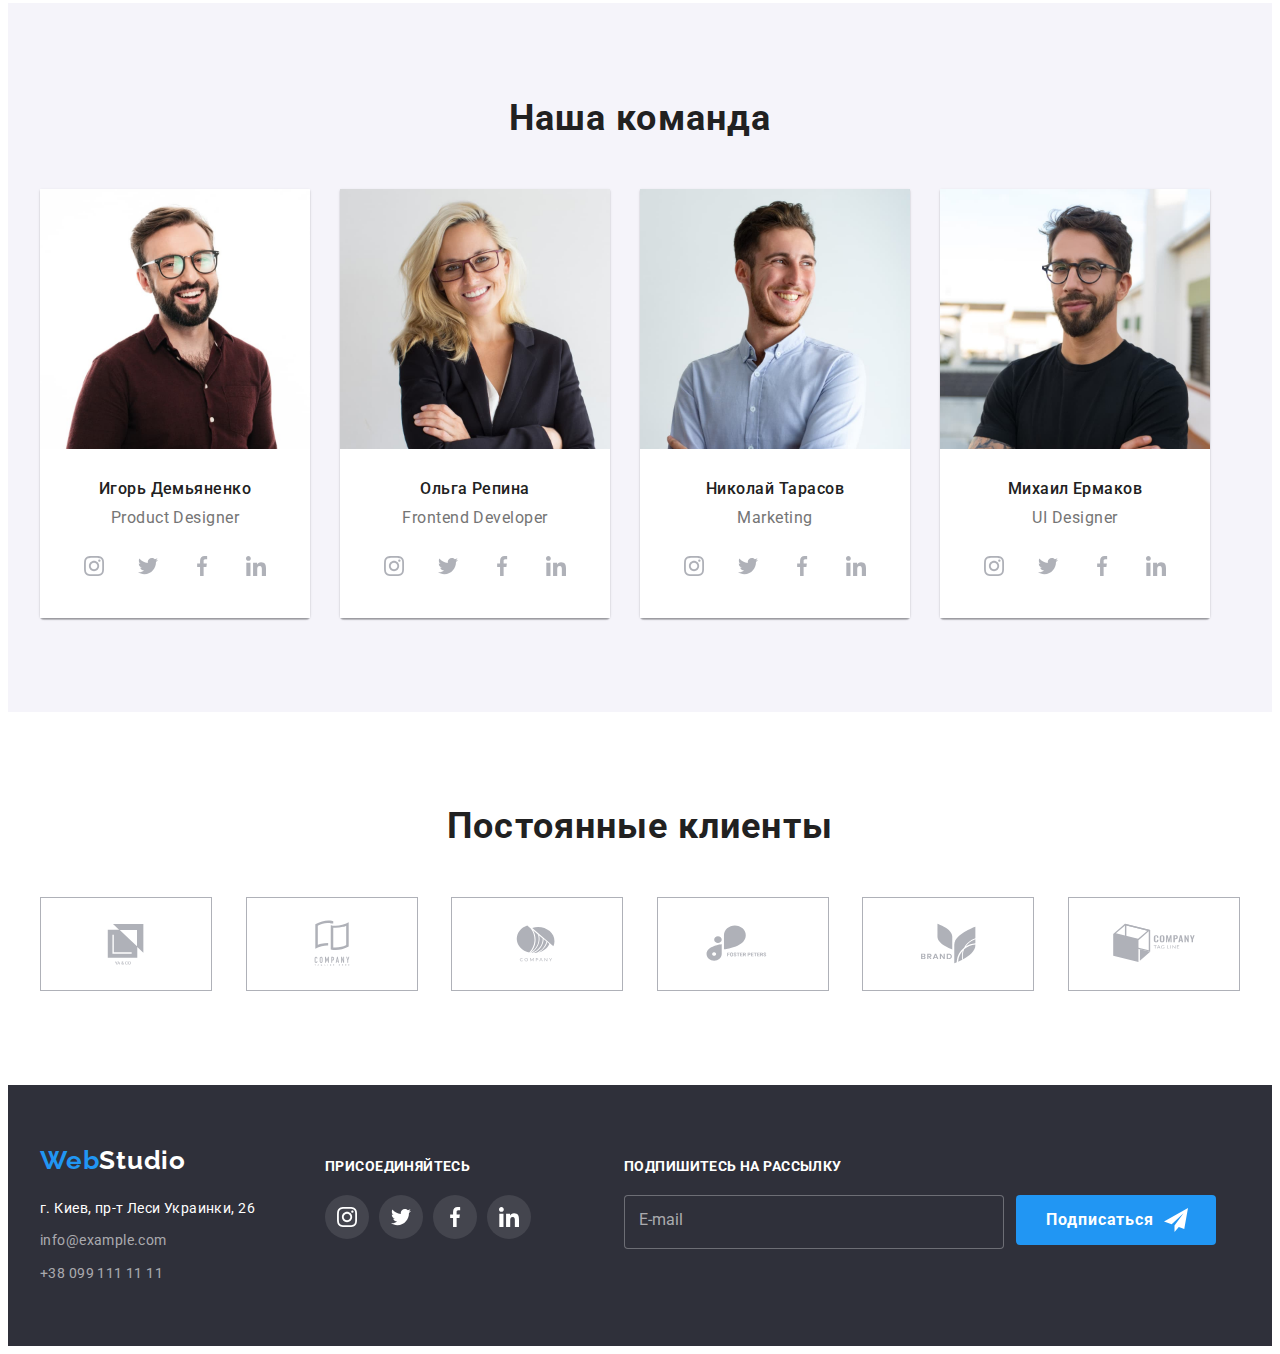
==== commit 8c9ed28b: "add forms" ====
--- a/index.html
+++ b/index.html
@@ -404,60 +404,82 @@
           <h3 class="footer-title">Подпишитесь на рассылку</h3>
           <div class="subscribe-form">
             <form class="email-form" action="">
-            <input class="email-input" type="email" name="email" id="email" autocomplete="off" >
-            <label class="email-label" for="email">E-mail</label>
-          </form>
-          <button type="button" class="subscribe-button button"> Подписаться
-          <svg class="subscribe-icon"><use href="./images/symbol.svg#send" ></use></svg>
+              <input
+                class="email-input"
+                type="email"
+                name="email"
+                id="email"
+                autocomplete="off"
+              />
+              <label class="email-label" for="email">E-mail</label>
+            </form>
+            <button type="button" class="subscribe-button button">
+              Подписаться
+              <svg class="subscribe-icon">
+                <use href="./images/symbol.svg#send"></use>
+              </svg>
             </button>
-       
-          </div> </div>
+          </div>
+        </div>
       </div>
     </footer>
 
-    <div class="backdrop " data-modal>
+    <div class="backdrop" data-modal>
       <div class="modal">
         <button class="modal-btn" type="button" data-modal-close>
-        <svg class="close-button"> <use href="./images/symbol.svg#close"></use></svg>  
+          <svg class="close-icon">
+            <use href="./images/symbol.svg#close"></use>
+          </svg>
         </button>
         <div class="modal-form">
           <h2 class="form-title">Оставьте свои данные, мы вам перезвоним</h2>
-          <form action=""class="form-setion" autocomplete="off">
-            
-          <div class="form-field">
-            <label class="label-form-modal" for="name">
-            <svg class="modal-buttons">
-              <use href="./images/symbol.svg#icon-person"></use>
-            </svg>
-            Имя</label>
-          <input class="input-modal" type="text" name="name" id="name">
-          </div>
-
-         <div class="form-field">
-            <label class="label-form-modal" for="tel">
-            <svg class="modal-buttons">
-              <use href="./images/symbol.svg#icon-phone"></use>
-            </svg>
-            Телефон</label>
-          <input class="input-modal" type="tel" name="tel" id="tel">
-         </div>
-
-          <div class="form-field">
-            <label class="label-form-modal" for="email">
-            <svg class="modal-buttons">
-              <use href="./images/symbol.svg#icon-email"></use>
-            </svg>
-            Почта</label>
-          <input class="input-modal" type="email" name="email" id="email">
-          </div>
-
-          <label  class="label-form-modal" for="comment">Комментарий</label>
-          <textarea class="input-modal input-textarea"  name="comment" id="comment" placeholder="Введите текст"></textarea>
-
-          <input class="checkbox-modal" type="checkbox" name="policy" id="policy">
-          <label class="label-policy" for="policy">Соглашаюсь c рассылкой и принимаю  <a href=""> Условия договора</a></label>
-        </form>
-        <button class="button" type="submit">Отправить</button>
+          <form action="" class="form-setion" autocomplete="off">
+            <div class="form-field">
+              <input class="input-modal" type="text" name="name" id="name" />
+              <label class="label-form-modal" for="name"> Имя</label>
+              <svg class="modal-buttons">
+                <use href="./images/symbol.svg#icon-person"></use>
+              </svg>
+            </div>
+
+            <div class="form-field">
+              <input class="input-modal" type="tel" name="tel" id="tel" />
+              <label class="label-form-modal" for="tel"> Телефон</label>
+              <svg class="modal-buttons">
+                <use href="./images/symbol.svg#icon-phone"></use>
+              </svg>
+            </div>
+
+            <div class="form-field">
+              <input class="input-modal" type="email" name="email" id="email" />
+              <label class="label-form-modal" for="email"> Почта</label>
+              <svg class="modal-buttons">
+                <use href="./images/symbol.svg#icon-email"></use>
+              </svg>
+            </div>
+
+            <label class="label-form-modal" for="comment">Комментарий</label>
+            <textarea
+              class="input-modal input-textarea"
+              name="comment"
+              id="comment"
+              placeholder="Введите текст"
+            ></textarea>
+
+            <div class="checkbox-modal">
+              <label class="label-policy" for="policy">
+                <input
+                  class="checkbox visually-hidden"
+                  type="checkbox"
+                  name="policy"
+                  id="policy"
+                />
+                <span class="icon"></span>
+                Соглашаюсь c рассылкой и принимаю
+                <a href=""> Условия договора</a></label>
+            </div>
+          </form>
+          <button class="button" type="submit">Отправить</button>
         </div>
       </div>
     </div>
--- a/css/styles.css
+++ b/css/styles.css
@@ -841,7 +841,11 @@
   border: 1px solid rgba(0, 0, 0, 0.1);
 }
 
-.close-button {
+.modal-btn:hover .close-icon {
+  fill: var(--accent-color);
+}
+
+.close-icon {
   position: absolute;
   top: 0;
   left: 0;
@@ -907,10 +911,6 @@
   width: 24px;
 }
 
-.input-modal:focus {
-  border: 1px solid var(--accent-color);
-}
-
 .form-title {
   font-weight: 700;
   font-size: 20px;
@@ -921,18 +921,25 @@
   color: var(--primary-text-color);
 
   width: 448px;
-  margin-bottom: 12px;
+  margin-bottom: 30px;
 }
 
 .label-form-modal {
-  display: block;
+  position: absolute;
+  top: 0;
+  left: 0;
+  z-index: 2;
+  transform: translateY(-120%);
   font-size: 12px;
   line-height: 1.17;
 
   letter-spacing: 0.01em;
 
   color: var(--secondary-text-color);
-  margin-bottom: 4px;
+}
+
+.form-field {
+  position: relative;
 }
 
 .input-modal {
@@ -944,6 +951,9 @@
   background-color: var(--primary-bgc-color);
   color: var(--primary-text-color);
   padding: 0 10px 0 42px;
+  margin-bottom: 28px;
+
+  transition: border-color 250ms cubic-bezier(0.4, 0, 0.2, 1);
 }
 
 .input-textarea {
@@ -961,13 +971,8 @@
   font-size: 14px;
   line-height: 1.7;
   letter-spacing: 0.03em;
-  margin-bottom: 30px;
   color: var(--secondary-text-color);
-}
-
-.checkbox-modal {
-  margin-bottom: 30px;
-  margin-left: 12px;
+  margin-left: 20px;
 }
 
 .label-policy a {
@@ -982,16 +987,61 @@
   text-align: center;
 }
 
-.form-field {
-  position: relative;
-}
-
 .modal-buttons {
   position: absolute;
-  top: 30px;
+  top: 11px;
   left: 12px;
   display: inline-block;
   width: 18px;
   height: 18px;
   fill: #000000;
 }
+
+.input-modal:focus {
+  outline: none;
+  border-color: var(--accent-color);
+}
+
+.input-modal:focus ~ .modal-buttons {
+  fill: var(--accent-color);
+}
+
+.visually-hidden {
+  position: absolute;
+  width: 1px;
+  height: 1px;
+  margin: -1px;
+  padding: 0;
+  overflow: hidden;
+  border: 0;
+  clip: rect(0 0 0 0);
+}
+
+.checkbox-modal {
+  position: relative;
+  display: flex;
+  align-items: center;
+  margin-left: 8px;
+  margin-bottom: 20px;
+}
+
+.icon {
+  position: absolute;
+  top: 3px;
+  left: 0;
+  display: inline-block;
+  width: 15px;
+  height: 15px;
+  border: 2px solid #212121;
+  border-radius: 2px;
+  transition: background-color 250ms cubic-bezier(0.4, 0, 0.2, 1);
+}
+
+
+.checkbox:checked + .icon {
+  background-color: var(--accent-color);
+  background-image: url(../images/check.svg);
+  background-size: contain;
+  border: var(--accent-color);
+  background-origin: border-box;
+}
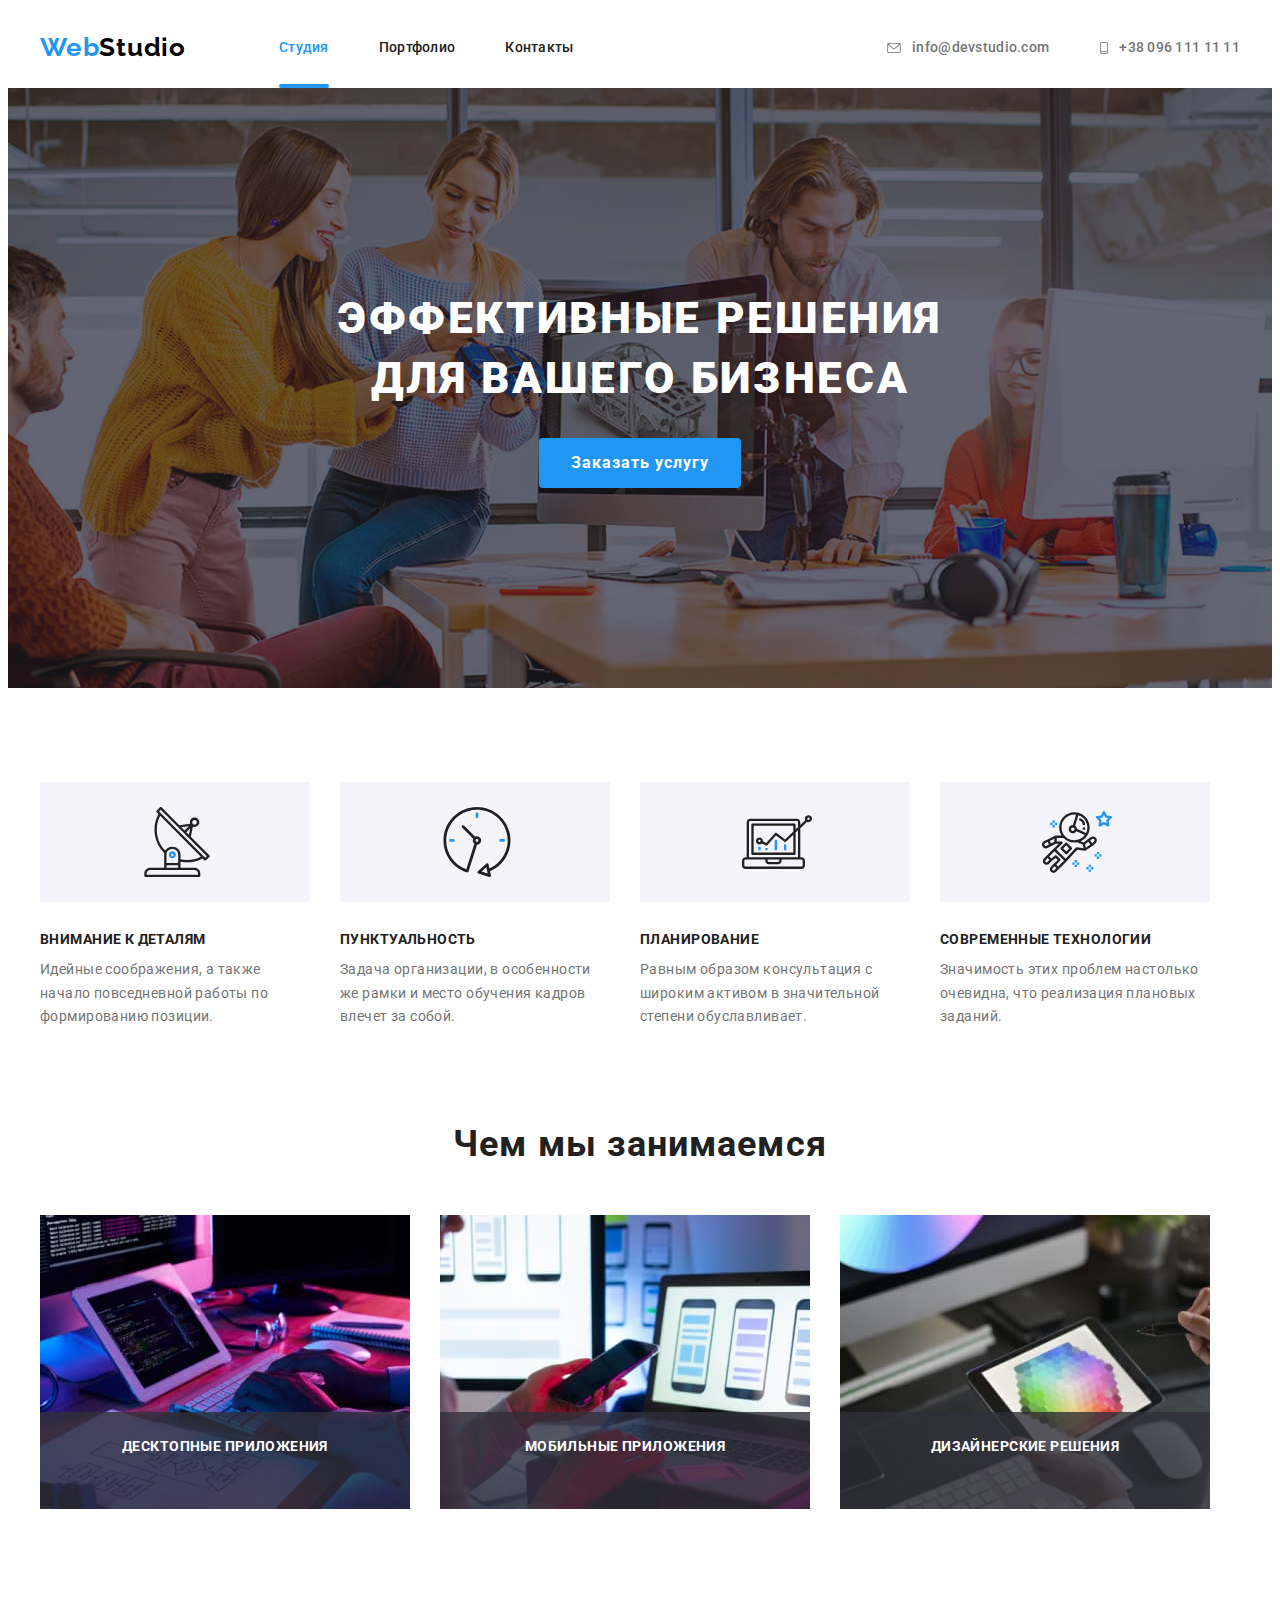
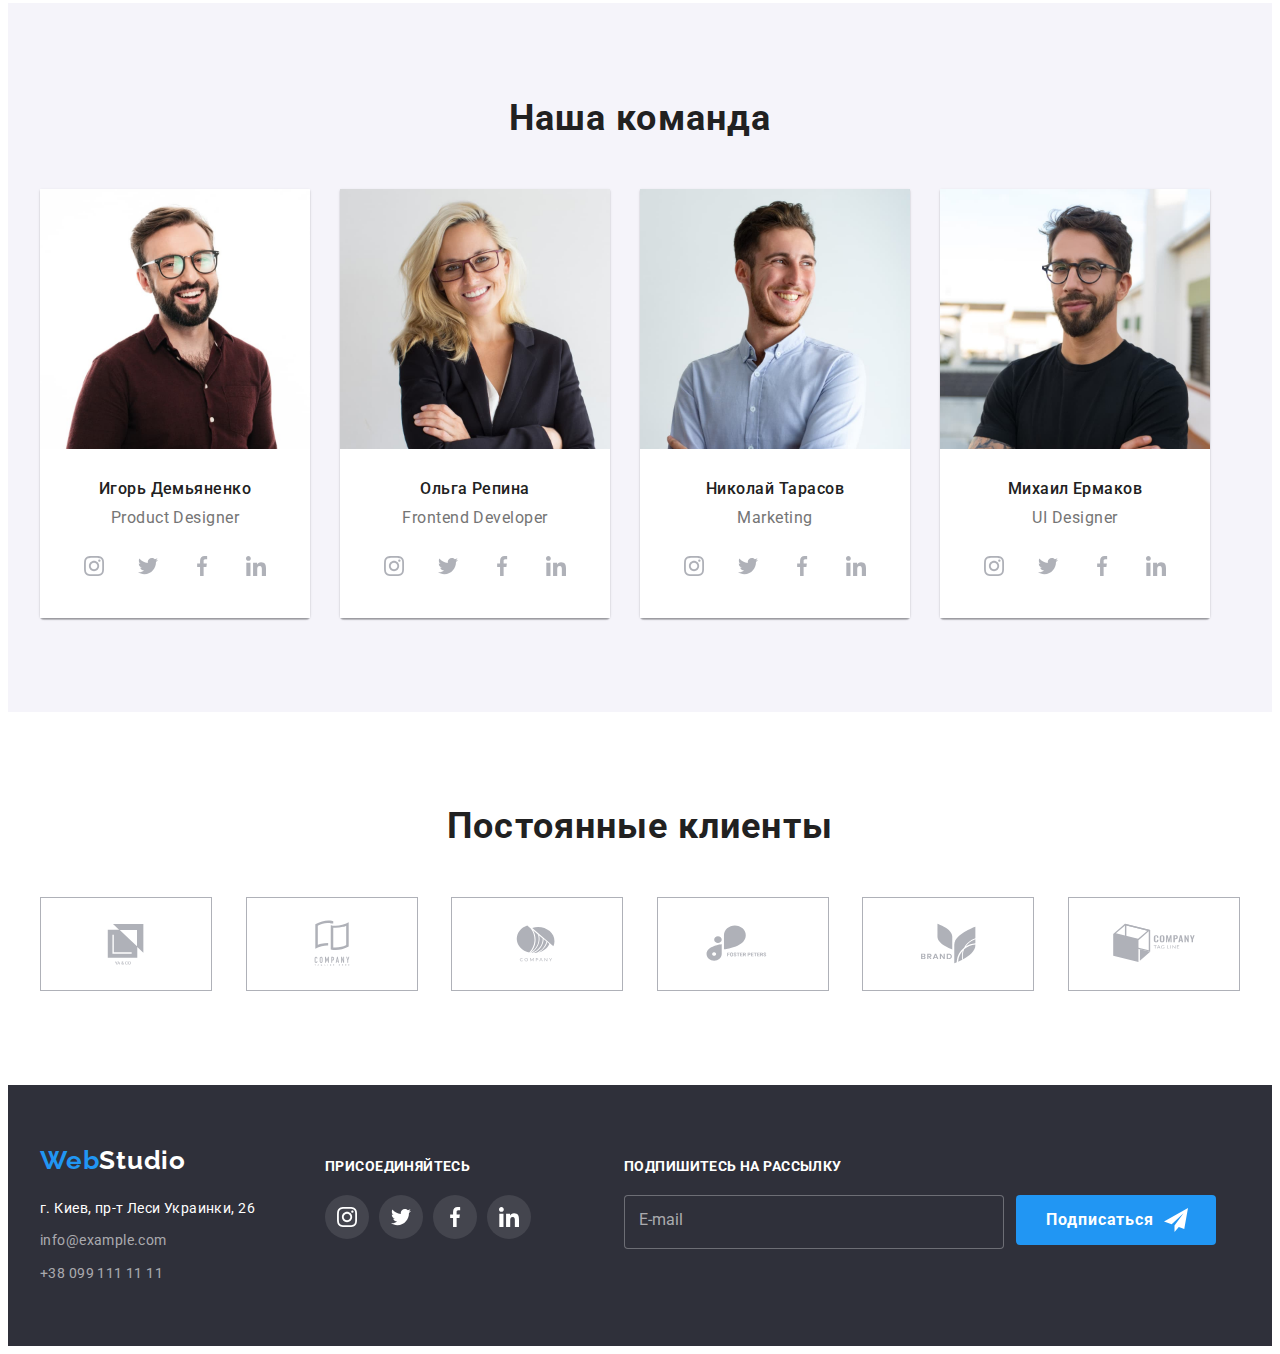
==== commit fe7371c9: "add label textarea" ====
--- a/index.html
+++ b/index.html
@@ -424,7 +424,7 @@
       </div>
     </footer>
 
-    <div class="backdrop" data-modal>
+    <div class="backdrop is-hidden" data-modal>
       <div class="modal">
         <button class="modal-btn" type="button" data-modal-close>
           <svg class="close-icon">
@@ -450,7 +450,7 @@
               </svg>
             </div>
 
-            <div class="form-field">
+            <div class="form-field email">
               <input class="input-modal" type="email" name="email" id="email" />
               <label class="label-form-modal" for="email"> Почта</label>
               <svg class="modal-buttons">
@@ -458,7 +458,7 @@
               </svg>
             </div>
 
-            <label class="label-form-modal" for="comment">Комментарий</label>
+            <label class="label-textarea" for="comment">Комментарий</label>
             <textarea
               class="input-modal input-textarea"
               name="comment"
--- a/css/styles.css
+++ b/css/styles.css
@@ -839,6 +839,8 @@
   color: #000000;
   background-color: var(--primary-bgc-color);
   border: 1px solid rgba(0, 0, 0, 0.1);
+
+  transition: fill 250ms cubic-bezier(0.4, 0, 0.2, 1);
 }
 
 .modal-btn:hover .close-icon {
@@ -940,6 +942,11 @@
 
 .form-field {
   position: relative;
+   margin-bottom: 20px;
+}
+
+.form-field.email {
+  margin-bottom: 0;
 }
 
 .input-modal {
@@ -951,16 +958,27 @@
   background-color: var(--primary-bgc-color);
   color: var(--primary-text-color);
   padding: 0 10px 0 42px;
-  margin-bottom: 28px;
 
   transition: border-color 250ms cubic-bezier(0.4, 0, 0.2, 1);
 }
+
 
 .input-textarea {
   height: 120px;
   resize: none;
   padding: 12px 16px;
   margin-bottom: 20px;
+  margin-top: 4px;
+}
+
+.label-textarea {
+  font-size: 12px;
+  line-height: 1.17;
+  
+
+  letter-spacing: 0.01em;
+
+  color: var(--secondary-text-color);
 }
 
 .input-textarea::placeholder {
